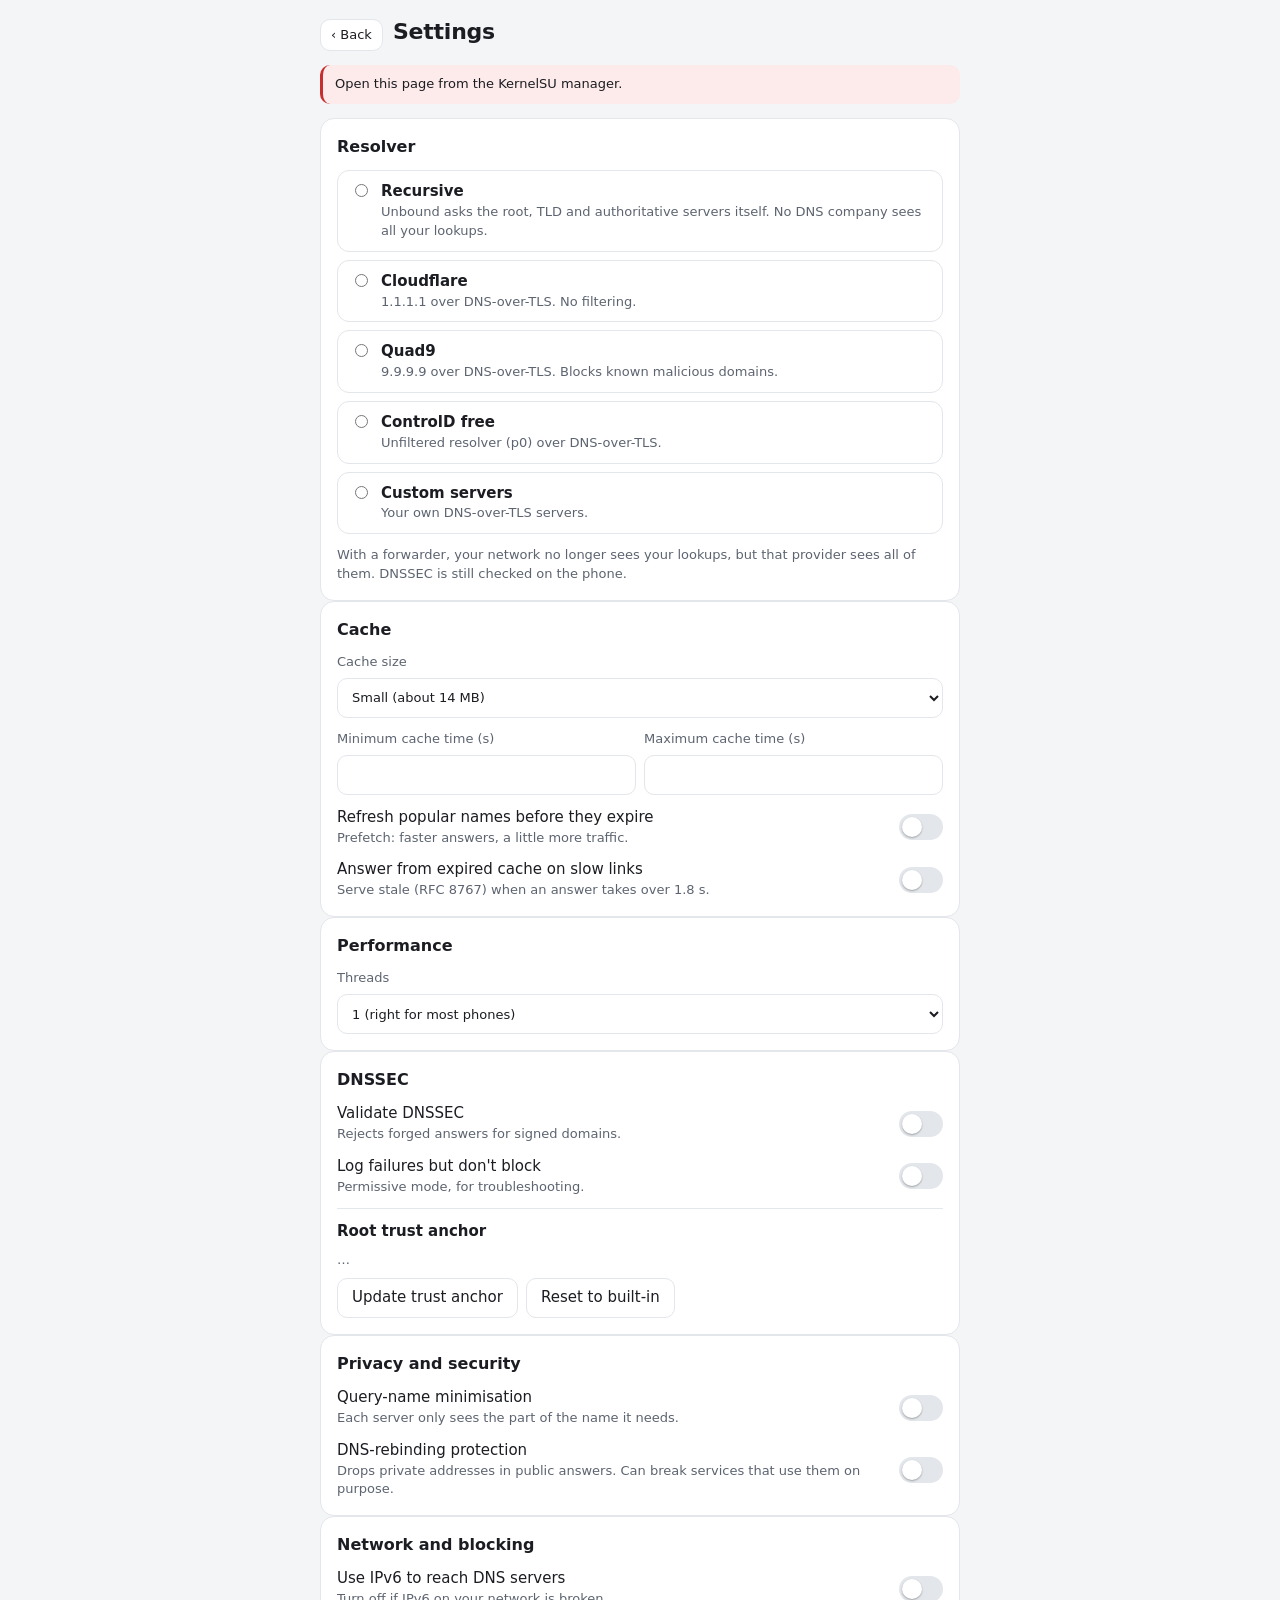
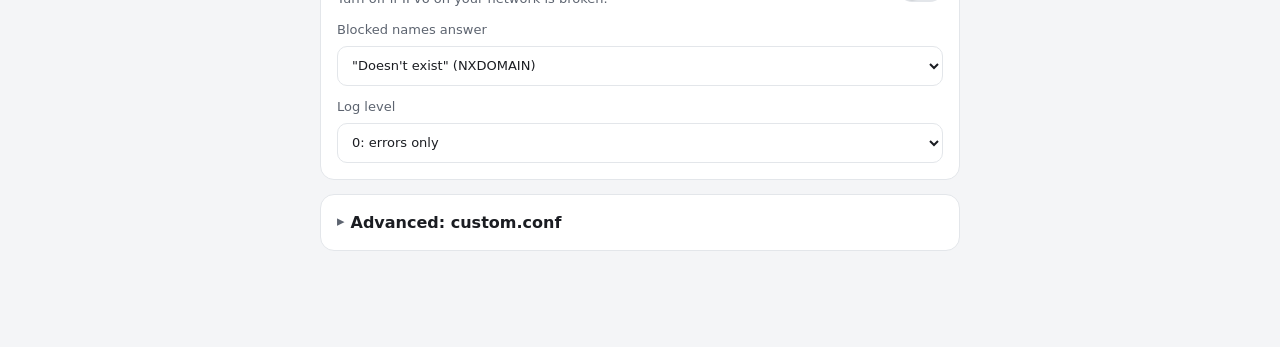
==== module/webroot/settings.html @ aa3aacc5 "Add own blocklist, Unbound settings page and installer resolver choice - My blocklist: block a domai" ====
<!doctype html>
<html lang="en">
<head>
  <meta charset="utf-8">
  <meta name="viewport" content="width=device-width, initial-scale=1, viewport-fit=cover">
  <meta name="color-scheme" content="light dark">
  <title>Unbound Settings</title>
  <link rel="stylesheet" href="style.css">
</head>
<body class="settings-page">
  <header class="top">
    <a class="btn small-btn back" href="index.html" id="back-link">‹ Back</a>
    <h1>Settings</h1>
  </header>

  <main>
    <div id="apply-error" class="notice bad" role="alert" hidden></div>

    <form id="settings-form" autocomplete="off">
      <section class="card" aria-labelledby="res-title">
        <h2 id="res-title">Resolver</h2>
        <div class="choices" role="radiogroup" aria-labelledby="res-title">
          <label class="choice"><input type="radio" name="RESOLVER" value="recursive">
            <span><b>Recursive</b><span class="muted small block">Unbound asks the root, TLD and authoritative servers itself. No DNS company sees all your lookups.</span></span></label>
          <label class="choice"><input type="radio" name="RESOLVER" value="cloudflare">
            <span><b>Cloudflare</b><span class="muted small block">1.1.1.1 over DNS-over-TLS. No filtering.</span></span></label>
          <label class="choice"><input type="radio" name="RESOLVER" value="quad9">
            <span><b>Quad9</b><span class="muted small block">9.9.9.9 over DNS-over-TLS. Blocks known malicious domains.</span></span></label>
          <label class="choice"><input type="radio" name="RESOLVER" value="controld">
            <span><b>ControlD free</b><span class="muted small block">Unfiltered resolver (p0) over DNS-over-TLS.</span></span></label>
          <label class="choice"><input type="radio" name="RESOLVER" value="custom">
            <span><b>Custom servers</b><span class="muted small block">Your own DNS-over-TLS servers.</span></span></label>
        </div>
        <div id="custom-servers" class="stack" hidden>
          <label for="forwarders">One server per line: <code>address tls-name</code>, port optional (<code>address@853</code>)</label>
          <textarea id="forwarders" rows="3" spellcheck="false" autocapitalize="off"
            placeholder="9.9.9.9 dns.quad9.net&#10;2620:fe::fe dns.quad9.net"></textarea>
        </div>
        <p class="muted small">With a forwarder, your network no longer sees your lookups, but that provider sees all of them. DNSSEC is still checked on the phone.</p>
      </section>

      <section class="card" aria-labelledby="cache-title">
        <h2 id="cache-title">Cache</h2>
        <label class="field">Cache size
          <select name="CACHE_SIZE">
            <option value="small">Small (about 14 MB)</option>
            <option value="medium">Medium (about 28 MB)</option>
            <option value="large">Large (about 100 MB)</option>
          </select>
        </label>
        <div class="row gap wrap">
          <label class="field grow">Minimum cache time (s)
            <input type="number" name="CACHE_MIN_TTL" min="0" max="3600" inputmode="numeric"></label>
          <label class="field grow">Maximum cache time (s)
            <input type="number" name="CACHE_MAX_TTL" min="60" max="604800" inputmode="numeric"></label>
        </div>
        <label class="toggle"><span>Refresh popular names before they expire<span class="muted small block">Prefetch: faster answers, a little more traffic.</span></span>
          <span class="switch"><input type="checkbox" name="PREFETCH"><span></span></span></label>
        <label class="toggle"><span>Answer from expired cache on slow links<span class="muted small block">Serve stale (RFC 8767) when an answer takes over 1.8 s.</span></span>
          <span class="switch"><input type="checkbox" name="SERVE_EXPIRED"><span></span></span></label>
      </section>

      <section class="card" aria-labelledby="perf-title">
        <h2 id="perf-title">Performance</h2>
        <label class="field">Threads
          <select name="THREADS">
            <option value="1">1 (right for most phones)</option>
            <option value="2">2</option>
            <option value="3">3</option>
            <option value="4">4</option>
          </select>
        </label>
      </section>

      <section class="card" aria-labelledby="dnssec-title">
        <h2 id="dnssec-title">DNSSEC</h2>
        <label class="toggle"><span>Validate DNSSEC<span class="muted small block">Rejects forged answers for signed domains.</span></span>
          <span class="switch"><input type="checkbox" name="DNSSEC"><span></span></span></label>
        <p id="dnssec-off-warning" class="notice warn" hidden>With validation off, forged answers for signed domains are no longer caught.</p>
        <label class="toggle"><span>Log failures but don't block<span class="muted small block">Permissive mode, for troubleshooting.</span></span>
          <span class="switch"><input type="checkbox" name="DNSSEC_PERMISSIVE"><span></span></span></label>
        <div class="anchor">
          <div class="item-title">Root trust anchor</div>
          <div class="muted small" id="anchor-status">…</div>
          <div class="row gap wrap">
            <button type="button" class="btn" id="anchor-update">Update trust anchor</button>
            <span id="anchor-reset-slot"></span>
          </div>
        </div>
      </section>

      <section class="card" aria-labelledby="privacy-title">
        <h2 id="privacy-title">Privacy and security</h2>
        <label class="toggle"><span>Query-name minimisation<span class="muted small block">Each server only sees the part of the name it needs.</span></span>
          <span class="switch"><input type="checkbox" name="QNAME_MIN"><span></span></span></label>
        <label class="toggle"><span>DNS-rebinding protection<span class="muted small block">Drops private addresses in public answers. Can break services that use them on purpose.</span></span>
          <span class="switch"><input type="checkbox" name="REBIND_PROTECT"><span></span></span></label>
      </section>

      <section class="card" aria-labelledby="net-title">
        <h2 id="net-title">Network and blocking</h2>
        <label class="toggle"><span>Use IPv6 to reach DNS servers<span class="muted small block">Turn off if IPv6 on your network is broken.</span></span>
          <span class="switch"><input type="checkbox" name="UPSTREAM_IPV6"><span></span></span></label>
        <label class="field">Blocked names answer
          <select name="BLOCK_ANSWER">
            <option value="nxdomain">"Doesn't exist" (NXDOMAIN)</option>
            <option value="null">0.0.0.0 and ::</option>
          </select>
        </label>
        <label class="field">Log level
          <select name="LOG_LEVEL">
            <option value="0">0: errors only</option>
            <option value="1">1: operational (default)</option>
            <option value="2">2: detailed</option>
            <option value="3">3: per query (debugging; records names)</option>
          </select>
        </label>
      </section>
    </form>

    <section class="card" aria-labelledby="adv-title">
      <details id="advanced">
        <summary><h2 id="adv-title">Advanced: custom.conf</h2></summary>
        <p class="muted small">Your own Unbound settings, read after everything above. If Unbound rejects them, the previous file comes back.</p>
        <textarea id="custom-conf" rows="12" spellcheck="false" autocapitalize="off" class="mono"></textarea>
        <div class="row gap wrap">
          <button type="button" class="btn" id="custom-save">Save custom.conf</button>
          <span id="defaults-slot"></span>
        </div>
      </details>
    </section>
  </main>

  <div class="apply-bar" id="apply-bar" hidden>
    <span id="apply-summary" class="small"></span>
    <button type="button" class="btn" id="discard-btn">Discard</button>
    <button type="button" class="btn primary" id="apply-btn">Apply</button>
  </div>

  <div class="overlay" id="busy" hidden>
    <div class="overlay-box" role="status" aria-live="polite">
      <div class="spinner" aria-hidden="true"></div>
      <div id="busy-text">Restarting Unbound…</div>
    </div>
  </div>

  <div id="toast" class="toast" role="status" aria-live="polite" hidden></div>
  <script src="common.js"></script>
  <script src="settings.js"></script>
</body>
</html>
---- module/webroot/style.css ----
:root {
  --bg: #f4f5f7;
  --card: #ffffff;
  --text: #1b1d22;
  --muted: #5d6470;
  --line: #e3e6ea;
  --accent: #2357c6;
  --accent-text: #ffffff;
  --ok: #1d8a4a;
  --warn: #b26a00;
  --bad: #c62f2f;
  --warn-bg: #fff4e0;
  --bad-bg: #fdeaea;
  --field: #ffffff;
  --radius: 14px;
}

@media (prefers-color-scheme: dark) {
  :root {
    --bg: #111317;
    --card: #1b1e24;
    --text: #e8eaed;
    --muted: #9aa1ac;
    --line: #2c3038;
    --accent: #7ea6ff;
    --accent-text: #0d1424;
    --ok: #4fc27f;
    --warn: #f0b04a;
    --bad: #ff7b7b;
    --warn-bg: #33270f;
    --bad-bg: #3a1a1a;
    --field: #14161b;
  }
}

* { box-sizing: border-box; }

[hidden] { display: none !important; }

html, body { margin: 0; }

body {
  background: var(--bg);
  color: var(--text);
  font: 15px/1.45 system-ui, -apple-system, "Segoe UI", Roboto, sans-serif;
  padding: max(16px, env(safe-area-inset-top)) 16px max(24px, env(safe-area-inset-bottom));
  -webkit-text-size-adjust: 100%;
}

main { max-width: 640px; margin: 0 auto; display: flex; flex-direction: column; gap: 14px; }

.top { max-width: 640px; margin: 0 auto 14px; display: flex; align-items: baseline; gap: 10px; }
h1 { font-size: 22px; margin: 0; letter-spacing: -0.01em; }
h2 { font-size: 16px; margin: 0; }

.card {
  background: var(--card);
  border: 1px solid var(--line);
  border-radius: var(--radius);
  padding: 16px;
  display: flex;
  flex-direction: column;
  gap: 12px;
  min-width: 0;
}

.row { display: flex; align-items: center; justify-content: space-between; gap: 8px; min-width: 0; }
.row.gap { justify-content: flex-start; }
.row.wrap { flex-wrap: wrap; }
.stack { display: flex; flex-direction: column; gap: 8px; }

.muted { color: var(--muted); }
.small { font-size: 13px; margin: 0; }
.empty[hidden] { display: none; }

.status-line { display: flex; align-items: center; gap: 8px; min-width: 0; }
.dot { width: 10px; height: 10px; border-radius: 50%; background: var(--muted); flex: none; }
.dot.ok { background: var(--ok); }
.dot.warn { background: var(--warn); }
.dot.bad { background: var(--bad); }

.stats {
  display: grid;
  grid-template-columns: repeat(auto-fit, minmax(92px, 1fr));
  gap: 10px;
  margin: 0;
}
.stats div { background: var(--bg); border-radius: 10px; padding: 8px 10px; min-width: 0; }
.stats dt { font-size: 12px; color: var(--muted); }
.stats dd { margin: 0; font-weight: 600; font-variant-numeric: tabular-nums; overflow-wrap: anywhere; }

.notice { border-radius: 10px; padding: 10px 12px; font-size: 13px; margin: 0; }
.notice.warn { background: var(--warn-bg); color: var(--text); border-left: 3px solid var(--warn); }
.notice.bad { background: var(--bad-bg); color: var(--text); border-left: 3px solid var(--bad); }
#warnings { display: flex; flex-direction: column; gap: 8px; }
#warnings:empty { display: none; }

.pill {
  font-size: 13px;
  padding: 2px 10px;
  border-radius: 999px;
  background: var(--bg);
  color: var(--muted);
  font-variant-numeric: tabular-nums;
  white-space: nowrap;
}

.items { list-style: none; margin: 0; padding: 0; display: flex; flex-direction: column; }
.items:empty { display: none; }
.items li {
  display: flex;
  align-items: center;
  gap: 10px;
  padding: 10px 0;
  border-top: 1px solid var(--line);
  min-width: 0;
}
.items li:first-child { border-top: 0; padding-top: 0; }
.item-main { flex: 1; min-width: 0; }
.item-title { font-weight: 600; overflow-wrap: anywhere; }
.item-sub { font-size: 12px; color: var(--muted); overflow-wrap: anywhere; }
.item-sub.bad { color: var(--bad); }

button, select, input { font: inherit; color: inherit; }

.btn {
  border: 1px solid var(--line);
  background: var(--card);
  border-radius: 10px;
  padding: 8px 14px;
  min-height: 40px;
  cursor: pointer;
  white-space: nowrap;
}
.btn:disabled { opacity: 0.5; cursor: default; }
.btn.primary { background: var(--accent); color: var(--accent-text); border-color: var(--accent); }
.btn.small-btn { padding: 4px 10px; min-height: 32px; font-size: 13px; }
.btn.active { border-color: var(--accent); color: var(--accent); }
.icon-btn {
  border: 0;
  background: transparent;
  color: var(--muted);
  width: 40px;
  height: 40px;
  border-radius: 10px;
  flex: none;
  cursor: pointer;
  font-size: 18px;
}
.icon-btn:active { background: var(--bg); }
.icon-btn.armed { width: auto; padding: 0 10px; color: var(--bad); font-size: 13px; font-weight: 600; }
body.busy { cursor: progress; }

select, input[type=url], input[type=text] {
  width: 100%;
  min-width: 0;
  background: var(--field);
  border: 1px solid var(--line);
  border-radius: 10px;
  padding: 9px 10px;
  min-height: 40px;
}
#allow-form input, #own-form input { flex: 1; }
.push-right { margin-left: auto; text-decoration: none; display: inline-flex; align-items: center; color: inherit; }
label { font-size: 13px; color: var(--muted); }
label.inline { display: flex; align-items: center; gap: 8px; }
label.inline select { width: auto; }

.switch { position: relative; width: 44px; height: 26px; flex: none; }
.switch input { position: absolute; inset: 0; opacity: 0; margin: 0; cursor: pointer; }
.switch span {
  position: absolute; inset: 0; border-radius: 999px; background: var(--line);
  transition: background 0.15s;
  pointer-events: none;
}
.switch span::after {
  content: ""; position: absolute; top: 3px; left: 3px; width: 20px; height: 20px;
  border-radius: 50%; background: #fff; transition: transform 0.15s;
  box-shadow: 0 1px 2px rgba(0, 0, 0, 0.3);
}
.switch input:checked + span { background: var(--accent); }
.switch input:checked + span::after { transform: translateX(18px); }
.switch input:focus-visible + span { outline: 2px solid var(--accent); outline-offset: 2px; }

details summary { cursor: pointer; list-style: none; display: flex; align-items: center; gap: 6px; }
details summary::-webkit-details-marker { display: none; }
details summary::before { content: "▸"; color: var(--muted); }
details[open] summary::before { content: "▾"; }
details[open] summary { margin-bottom: 10px; }
.tabs { margin-bottom: 8px; flex-wrap: wrap; }

.log {
  margin: 0;
  background: var(--bg);
  border-radius: 10px;
  padding: 10px;
  font: 12px/1.4 ui-monospace, "Roboto Mono", monospace;
  max-height: 320px;
  overflow: auto;
  white-space: pre-wrap;
  overflow-wrap: anywhere;
}

code { font: 12px ui-monospace, "Roboto Mono", monospace; overflow-wrap: anywhere; }
.footer { text-align: center; }

.toast {
  position: fixed;
  left: 16px;
  right: 16px;
  bottom: max(16px, env(safe-area-inset-bottom));
  margin: 0 auto;
  max-width: 480px;
  background: var(--text);
  color: var(--bg);
  border-radius: 12px;
  padding: 12px 14px;
  font-size: 14px;
  box-shadow: 0 6px 20px rgba(0, 0, 0, 0.25);
}
.toast.bad { background: var(--bad); color: #fff; }

/* --- settings page --------------------------------------------------------- */
.settings-page { padding-bottom: 96px; }
.back { text-decoration: none; color: inherit; display: inline-flex; align-items: center; }
.block { display: block; }
.grow { flex: 1 1 140px; }
.field { display: flex; flex-direction: column; gap: 6px; font-size: 13px; color: var(--muted); min-width: 0; }
.field select, .field input { color: var(--text); }
input[type=number] {
  width: 100%; min-width: 0; background: var(--field); border: 1px solid var(--line);
  border-radius: 10px; padding: 9px 10px; min-height: 40px;
}
textarea {
  width: 100%; min-width: 0; background: var(--field); color: var(--text);
  border: 1px solid var(--line); border-radius: 10px; padding: 9px 10px;
  font: 13px/1.4 ui-monospace, "Roboto Mono", monospace; resize: vertical;
}
.choices { display: flex; flex-direction: column; gap: 8px; }
.choice {
  display: flex; gap: 10px; align-items: flex-start; padding: 10px 12px;
  border: 1px solid var(--line); border-radius: 12px; color: var(--text); font-size: 15px; cursor: pointer;
}
.choice input { margin-top: 3px; accent-color: var(--accent); }
.choice:has(input:checked) { border-color: var(--accent); }
.toggle {
  display: flex; align-items: center; justify-content: space-between; gap: 12px;
  color: var(--text); font-size: 15px; cursor: pointer;
}
.toggle:has(input:disabled) { opacity: 0.5; }
.anchor { display: flex; flex-direction: column; gap: 8px; border-top: 1px solid var(--line); padding-top: 12px; }
.btn.armed { border-color: var(--bad); color: var(--bad); }
.apply-bar {
  position: fixed; left: 0; right: 0; bottom: 0; z-index: 5;
  display: flex; align-items: center; gap: 8px;
  padding: 12px 16px max(12px, env(safe-area-inset-bottom));
  background: var(--card); border-top: 1px solid var(--line);
  box-shadow: 0 -4px 16px rgba(0, 0, 0, 0.12);
}
.apply-bar #apply-summary { flex: 1; min-width: 0; }
.overlay {
  position: fixed; inset: 0; z-index: 10; display: flex; align-items: center; justify-content: center;
  background: rgba(0, 0, 0, 0.45); padding: 16px;
}
.overlay[hidden] { display: none; }
.overlay-box {
  background: var(--card); color: var(--text); border-radius: var(--radius); padding: 20px;
  display: flex; align-items: center; gap: 14px; max-width: 360px;
}
.spinner {
  width: 24px; height: 24px; flex: none; border-radius: 50%;
  border: 3px solid var(--line); border-top-color: var(--accent); animation: spin 0.9s linear infinite;
}
@keyframes spin { to { transform: rotate(360deg); } }
@media (prefers-reduced-motion: reduce) { .spinner { animation: none; } }
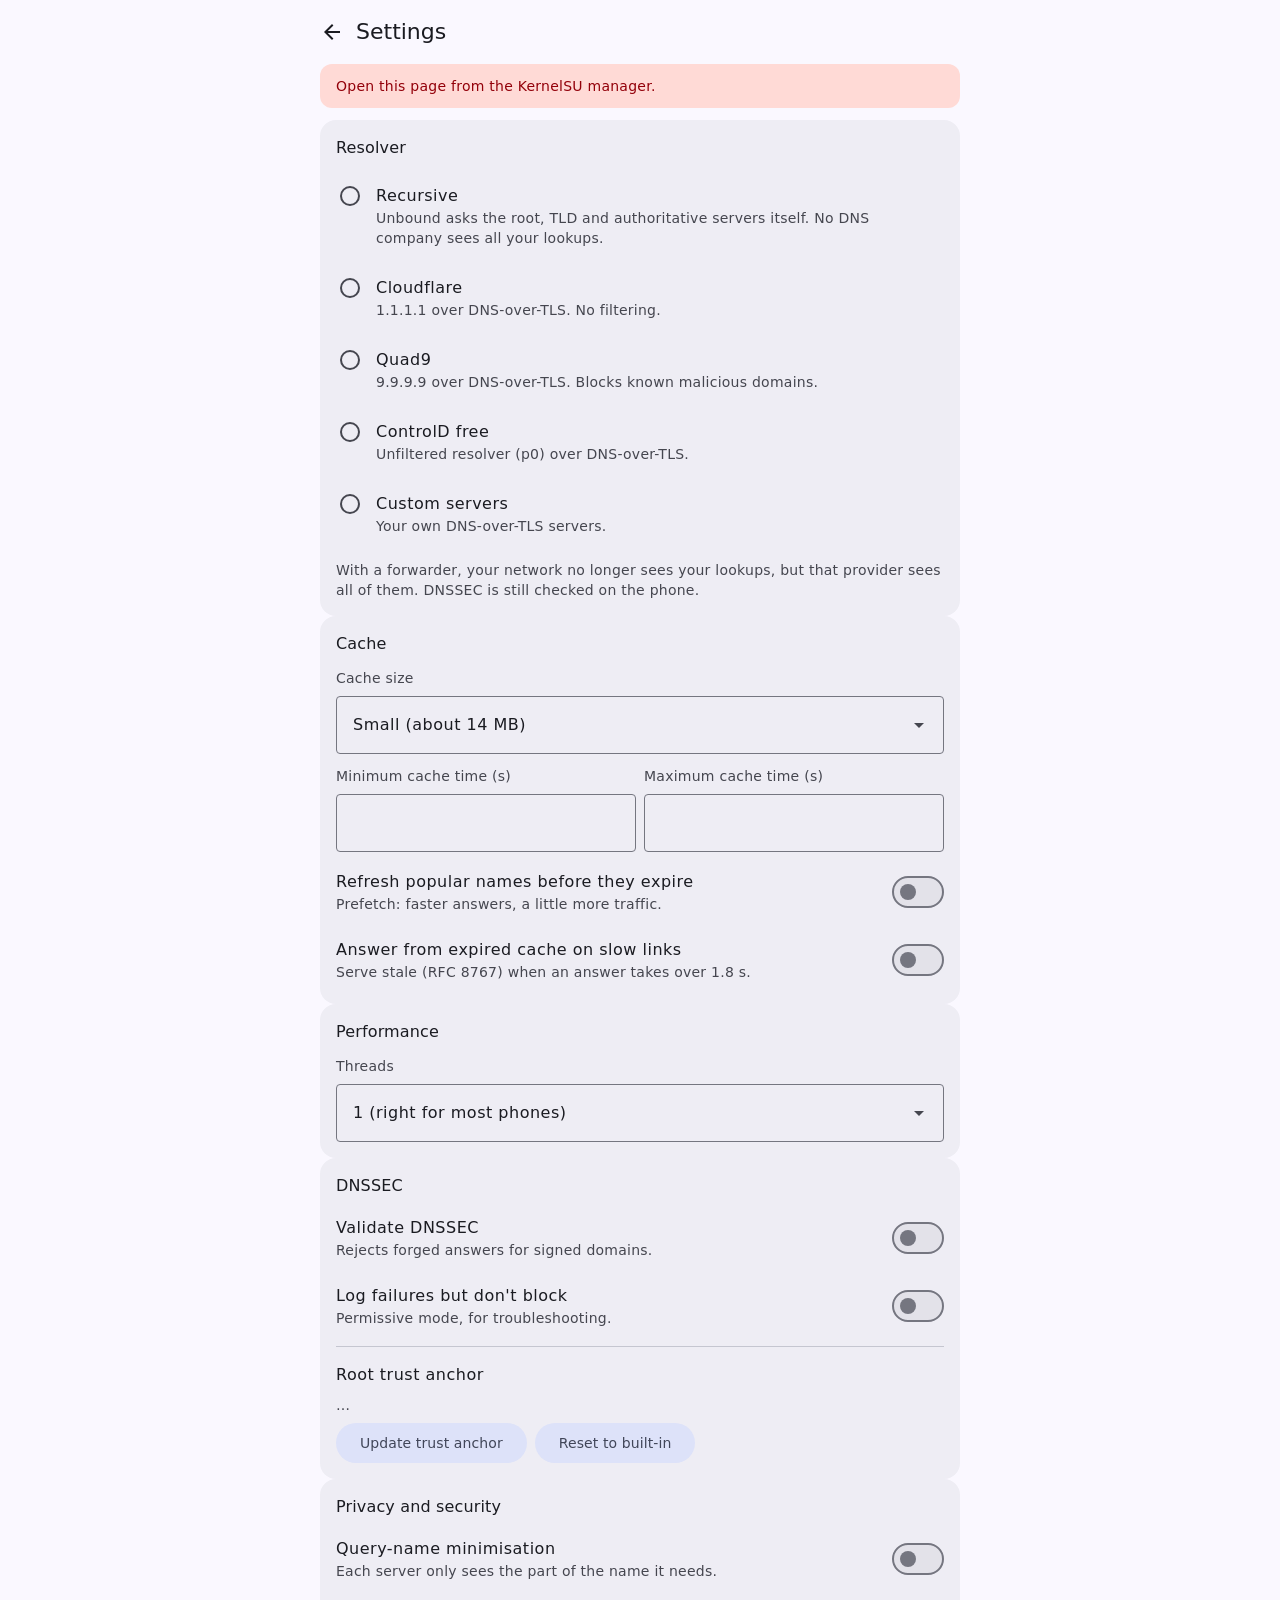
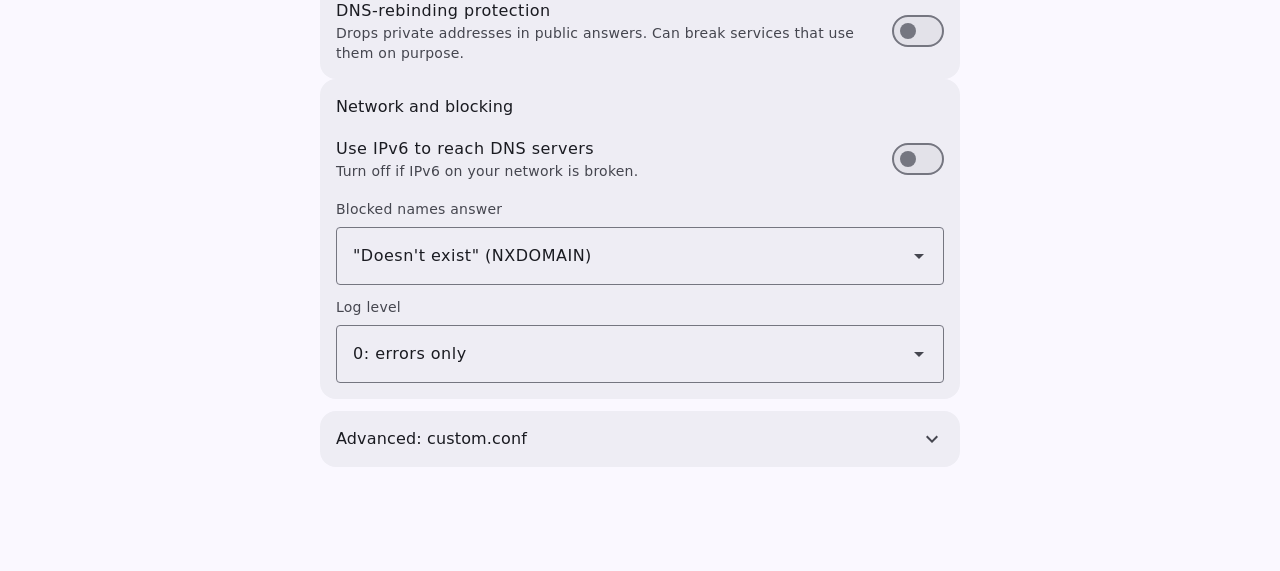
==== commit f8fd032b: "WebUI: Material Design 3 Restyle both pages after Material Design 3, light and dark:  - Colour roles" ====
--- a/module/webroot/settings.html
+++ b/module/webroot/settings.html
@@ -8,8 +8,8 @@
   <link rel="stylesheet" href="style.css">
 </head>
 <body class="settings-page">
-  <header class="top">
-    <a class="btn small-btn back" href="index.html" id="back-link">‹ Back</a>
+  <header class="top-bar">
+    <a class="icon-btn" href="index.html" id="back-link" aria-label="Back" title="Back"><svg class="icon" viewBox="0 0 24 24" aria-hidden="true"><path d="M20 11H7.83l5.59-5.59L12 4l-8 8 8 8 1.41-1.41L7.83 13H20v-2z"/></svg></a>
     <h1>Settings</h1>
   </header>
 
--- a/module/webroot/style.css
+++ b/module/webroot/style.css
@@ -1,62 +1,182 @@
+/* Unbound DNS WebUI: Material Design 3.
+ *
+ * Colour roles come from Material Color Utilities (SchemeTonalSpot) for the
+ * seed #2357c6, light and dark; "success" and "warning" are custom colours
+ * harmonised to the same seed. Everything is local: the WebUI runs offline
+ * inside the root manager, so no fonts, icons or scripts are fetched. */
+
 :root {
-  --bg: #f4f5f7;
-  --card: #ffffff;
-  --text: #1b1d22;
-  --muted: #5d6470;
-  --line: #e3e6ea;
-  --accent: #2357c6;
-  --accent-text: #ffffff;
-  --ok: #1d8a4a;
-  --warn: #b26a00;
-  --bad: #c62f2f;
-  --warn-bg: #fff4e0;
-  --bad-bg: #fdeaea;
-  --field: #ffffff;
-  --radius: 14px;
+  --md-primary: #4a5c92;
+  --md-on-primary: #ffffff;
+  --md-primary-container: #dbe1ff;
+  --md-on-primary-container: #314578;
+  --md-secondary: #585e71;
+  --md-secondary-container: #dde2f9;
+  --md-on-secondary-container: #414659;
+  --md-error: #ba1a1a;
+  --md-error-container: #ffdad6;
+  --md-on-error-container: #93000a;
+  --md-surface: #faf8ff;
+  --md-on-surface: #1a1b21;
+  --md-on-surface-variant: #45464f;
+  --md-surface-container-lowest: #ffffff;
+  --md-surface-container-low: #f4f3fa;
+  --md-surface-container: #eeedf4;
+  --md-surface-container-high: #e8e7ef;
+  --md-surface-container-highest: #e3e2e9;
+  --md-outline: #757680;
+  --md-outline-variant: #c5c6d0;
+  --md-inverse-surface: #2f3036;
+  --md-inverse-on-surface: #f1f0f7;
+  --md-inverse-primary: #b3c5ff;
+  --md-success: #006c49;
+  --md-warning: #b76021;
+  --md-warning-container: #ffdbc8;
+  --md-on-warning-container: #321300;
+  --md-scrim: rgba(0, 0, 0, 0.32);
+
+  --md-shadow-1: 0 1px 2px rgba(0, 0, 0, 0.3), 0 1px 3px 1px rgba(0, 0, 0, 0.15);
+  --md-shadow-2: 0 1px 2px rgba(0, 0, 0, 0.3), 0 2px 6px 2px rgba(0, 0, 0, 0.15);
+  --md-shadow-3: 0 1px 3px rgba(0, 0, 0, 0.3), 0 4px 8px 3px rgba(0, 0, 0, 0.15);
+
+  --md-font: Roboto, "Google Sans Text", system-ui, -apple-system, "Segoe UI", sans-serif;
+  --md-mono: "Roboto Mono", ui-monospace, monospace;
+  --md-ease: cubic-bezier(0.2, 0, 0, 1);
+
+  /* Icons drawn with mask-image so they take the text colour. */
+  --icon-check: url("data:image/svg+xml,%3Csvg xmlns='http://www.w3.org/2000/svg' viewBox='0 0 24 24'%3E%3Cpath d='M9 16.17 4.83 12l-1.42 1.41L9 19 21 7l-1.41-1.41z'/%3E%3C/svg%3E");
+  --icon-expand: url("data:image/svg+xml,%3Csvg xmlns='http://www.w3.org/2000/svg' viewBox='0 0 24 24'%3E%3Cpath d='M16.59 8.59 12 13.17 7.41 8.59 6 10l6 6 6-6z'/%3E%3C/svg%3E");
+  --select-arrow: url("data:image/svg+xml,%3Csvg xmlns='http://www.w3.org/2000/svg' viewBox='0 0 24 24'%3E%3Cpath fill='%2345464f' d='M7 10l5 5 5-5z'/%3E%3C/svg%3E");
 }
 
 @media (prefers-color-scheme: dark) {
   :root {
-    --bg: #111317;
-    --card: #1b1e24;
-    --text: #e8eaed;
-    --muted: #9aa1ac;
-    --line: #2c3038;
-    --accent: #7ea6ff;
-    --accent-text: #0d1424;
-    --ok: #4fc27f;
-    --warn: #f0b04a;
-    --bad: #ff7b7b;
-    --warn-bg: #33270f;
-    --bad-bg: #3a1a1a;
-    --field: #14161b;
+    --md-primary: #b3c5ff;
+    --md-on-primary: #192e60;
+    --md-primary-container: #314578;
+    --md-on-primary-container: #dbe1ff;
+    --md-secondary: #c1c6dd;
+    --md-secondary-container: #414659;
+    --md-on-secondary-container: #dde2f9;
+    --md-error: #ffb4ab;
+    --md-error-container: #93000a;
+    --md-on-error-container: #ffdad6;
+    --md-surface: #121318;
+    --md-on-surface: #e3e2e9;
+    --md-on-surface-variant: #c5c6d0;
+    --md-surface-container-lowest: #0d0e13;
+    --md-surface-container-low: #1a1b21;
+    --md-surface-container: #1e1f25;
+    --md-surface-container-high: #292a2f;
+    --md-surface-container-highest: #33343a;
+    --md-outline: #8f909a;
+    --md-outline-variant: #45464f;
+    --md-inverse-surface: #e3e2e9;
+    --md-inverse-on-surface: #2f3036;
+    --md-inverse-primary: #4a5c92;
+    --md-success: #6ddba7;
+    --md-warning: #ffb68a;
+    --md-warning-container: #743400;
+    --md-on-warning-container: #ffdbc8;
+    --select-arrow: url("data:image/svg+xml,%3Csvg xmlns='http://www.w3.org/2000/svg' viewBox='0 0 24 24'%3E%3Cpath fill='%23c5c6d0' d='M7 10l5 5 5-5z'/%3E%3C/svg%3E");
   }
 }
 
+/* --- base ------------------------------------------------------------------ */
 * { box-sizing: border-box; }
-
 [hidden] { display: none !important; }
-
 html, body { margin: 0; }
 
 body {
-  background: var(--bg);
-  color: var(--text);
-  font: 15px/1.45 system-ui, -apple-system, "Segoe UI", Roboto, sans-serif;
-  padding: max(16px, env(safe-area-inset-top)) 16px max(24px, env(safe-area-inset-bottom));
+  background: var(--md-surface);
+  color: var(--md-on-surface);
+  font: 400 14px/20px var(--md-font);
+  letter-spacing: 0.25px;
+  padding: 0 16px max(24px, env(safe-area-inset-bottom));
   -webkit-text-size-adjust: 100%;
-}
-
-main { max-width: 640px; margin: 0 auto; display: flex; flex-direction: column; gap: 14px; }
-
-.top { max-width: 640px; margin: 0 auto 14px; display: flex; align-items: baseline; gap: 10px; }
-h1 { font-size: 22px; margin: 0; letter-spacing: -0.01em; }
-h2 { font-size: 16px; margin: 0; }
-
+  -webkit-tap-highlight-color: transparent;
+}
+
+main { max-width: 640px; margin: 0 auto; display: flex; flex-direction: column; gap: 12px; }
+
+h1 { font: 400 22px/28px var(--md-font); margin: 0; letter-spacing: 0; }
+h2 { font: 500 16px/24px var(--md-font); margin: 0; letter-spacing: 0.15px; }
+b { font-weight: 500; }
+
+.muted { color: var(--md-on-surface-variant); }
+.small { font-size: 14px; line-height: 20px; margin: 0; }
+.block { display: block; }
+.stack { display: flex; flex-direction: column; gap: 12px; }
+.row { display: flex; align-items: center; justify-content: space-between; gap: 8px; min-width: 0; }
+.row.gap { justify-content: flex-start; }
+.row.wrap { flex-wrap: wrap; }
+.grow { flex: 1 1 140px; }
+
+code {
+  font: 13px/18px var(--md-mono);
+  background: var(--md-surface-container-highest);
+  border-radius: 4px;
+  padding: 0 4px;
+  overflow-wrap: anywhere;
+}
+
+.icon { width: 24px; height: 24px; fill: currentColor; flex: none; display: block; }
+
+/* --- top app bar --------------------------------------------------------------- */
+.top-bar {
+  position: sticky;
+  top: 0;
+  z-index: 4;
+  max-width: 640px;
+  margin: 0 auto;
+  min-height: 64px;
+  padding: env(safe-area-inset-top) 0 0;
+  display: flex;
+  align-items: center;
+  gap: 4px;
+  background: var(--md-surface);
+  transition: background-color 0.2s var(--md-ease), box-shadow 0.2s var(--md-ease);
+}
+/* Under the app bar, filling the page width as the bar scrolls. */
+.top-bar::before {
+  content: "";
+  position: absolute;
+  inset: 0 -16px;
+  background: inherit;
+  z-index: -1;
+}
+body.scrolled .top-bar { background: var(--md-surface-container); }
+.top-bar h1 { flex: 1; min-width: 0; overflow: hidden; text-overflow: ellipsis; white-space: nowrap; }
+.top-bar .title { flex: 1; min-width: 0; display: flex; flex-direction: column; }
+.top-bar .title h1 { flex: none; }
+.top-bar .supporting { color: var(--md-on-surface-variant); font-size: 12px; line-height: 16px; letter-spacing: 0.4px; }
+.top-bar > .icon-btn:first-child { margin-left: -8px; }
+.top-bar > .icon-btn:last-child { margin-right: -8px; }
+
+/* Indeterminate linear progress under the app bar while something runs. */
+body.busy { cursor: progress; }
+body.busy .top-bar::after {
+  content: "";
+  position: absolute;
+  left: 0;
+  right: 0;
+  bottom: 0;
+  height: 4px;
+  border-radius: 2px;
+  background: linear-gradient(90deg, transparent 0, var(--md-primary) 0) no-repeat,
+              var(--md-secondary-container);
+  background-size: 40% 100%, 100% 100%;
+  animation: md-progress 1.4s var(--md-ease) infinite;
+}
+@keyframes md-progress {
+  0% { background-position: -40% 0, 0 0; }
+  100% { background-position: 140% 0, 0 0; }
+}
+
+/* --- cards ------------------------------------------------------------------- */
 .card {
-  background: var(--card);
-  border: 1px solid var(--line);
-  border-radius: var(--radius);
+  background: var(--md-surface-container);
+  border-radius: 16px;
   padding: 16px;
   display: flex;
   flex-direction: column;
@@ -64,212 +184,459 @@
   min-width: 0;
 }
 
-.row { display: flex; align-items: center; justify-content: space-between; gap: 8px; min-width: 0; }
-.row.gap { justify-content: flex-start; }
-.row.wrap { flex-wrap: wrap; }
-.stack { display: flex; flex-direction: column; gap: 8px; }
-
-.muted { color: var(--muted); }
-.small { font-size: 13px; margin: 0; }
-.empty[hidden] { display: none; }
-
-.status-line { display: flex; align-items: center; gap: 8px; min-width: 0; }
-.dot { width: 10px; height: 10px; border-radius: 50%; background: var(--muted); flex: none; }
-.dot.ok { background: var(--ok); }
-.dot.warn { background: var(--warn); }
-.dot.bad { background: var(--bad); }
+/* The status card takes the colour of the state, like a hero banner. */
+#status-card:has(.dot.ok) { background: var(--md-primary-container); color: var(--md-on-primary-container); }
+#status-card:has(.dot.bad) { background: var(--md-error-container); color: var(--md-on-error-container); }
+#status-title { font: 400 22px/28px var(--md-font); }
+/* A tonal button would blend into the coloured status card. */
+#status-card:has(.dot.ok, .dot.bad) .btn:not(.primary) { background: var(--md-surface); color: var(--md-primary); }
+
+.status-line { display: flex; align-items: center; gap: 12px; min-width: 0; }
+.dot { width: 12px; height: 12px; border-radius: 50%; background: var(--md-outline); flex: none; }
+.dot.ok { background: var(--md-success); box-shadow: 0 0 0 4px color-mix(in srgb, var(--md-success) 20%, transparent); }
+.dot.warn { background: var(--md-warning); }
+.dot.bad { background: var(--md-error); }
 
 .stats {
   display: grid;
-  grid-template-columns: repeat(auto-fit, minmax(92px, 1fr));
-  gap: 10px;
+  grid-template-columns: repeat(auto-fill, minmax(132px, 1fr));
+  gap: 8px;
   margin: 0;
 }
-.stats div { background: var(--bg); border-radius: 10px; padding: 8px 10px; min-width: 0; }
-.stats dt { font-size: 12px; color: var(--muted); }
-.stats dd { margin: 0; font-weight: 600; font-variant-numeric: tabular-nums; overflow-wrap: anywhere; }
-
-.notice { border-radius: 10px; padding: 10px 12px; font-size: 13px; margin: 0; }
-.notice.warn { background: var(--warn-bg); color: var(--text); border-left: 3px solid var(--warn); }
-.notice.bad { background: var(--bad-bg); color: var(--text); border-left: 3px solid var(--bad); }
+.stats div { background: var(--md-surface); border-radius: 12px; padding: 12px; min-width: 0; color: var(--md-on-surface); }
+.stats dt { font: 500 12px/16px var(--md-font); letter-spacing: 0.5px; color: var(--md-on-surface-variant); }
+.stats dd {
+  margin: 4px 0 0;
+  font: 400 16px/24px var(--md-font);
+  letter-spacing: 0.15px;
+  font-variant-numeric: tabular-nums;
+  overflow-wrap: anywhere;
+}
+.stats-since { margin: 0; }
+
+.notice { border-radius: 12px; padding: 12px 16px; margin: 0; font-size: 14px; line-height: 20px; }
+.notice.warn { background: var(--md-warning-container); color: var(--md-on-warning-container); }
+.notice.bad { background: var(--md-error-container); color: var(--md-on-error-container); }
 #warnings { display: flex; flex-direction: column; gap: 8px; }
 #warnings:empty { display: none; }
 
+/* Chip-style count next to a card title. */
 .pill {
-  font-size: 13px;
-  padding: 2px 10px;
-  border-radius: 999px;
-  background: var(--bg);
-  color: var(--muted);
-  font-variant-numeric: tabular-nums;
+  display: inline-flex;
+  align-items: center;
+  height: 32px;
+  padding: 0 12px;
+  border-radius: 8px;
+  background: var(--md-secondary-container);
+  color: var(--md-on-secondary-container);
+  font: 500 14px/20px var(--md-font);
+  letter-spacing: 0.1px;
   white-space: nowrap;
 }
 
-.items { list-style: none; margin: 0; padding: 0; display: flex; flex-direction: column; }
+/* --- lists ------------------------------------------------------------------- */
+.items { list-style: none; margin: 0 -16px; padding: 0; display: flex; flex-direction: column; }
 .items:empty { display: none; }
 .items li {
   display: flex;
   align-items: center;
-  gap: 10px;
-  padding: 10px 0;
-  border-top: 1px solid var(--line);
-  min-width: 0;
-}
-.items li:first-child { border-top: 0; padding-top: 0; }
+  gap: 16px;
+  min-height: 56px;
+  padding: 8px 16px;
+  border-top: 1px solid var(--md-outline-variant);
+}
+.items li:first-child { border-top: 0; }
 .item-main { flex: 1; min-width: 0; }
-.item-title { font-weight: 600; overflow-wrap: anywhere; }
-.item-sub { font-size: 12px; color: var(--muted); overflow-wrap: anywhere; }
-.item-sub.bad { color: var(--bad); }
-
-button, select, input { font: inherit; color: inherit; }
-
+.item-title { font: 400 16px/24px var(--md-font); letter-spacing: 0.5px; overflow-wrap: anywhere; }
+.item-sub { color: var(--md-on-surface-variant); font-size: 14px; line-height: 20px; overflow-wrap: anywhere; }
+.item-sub.bad { color: var(--md-error); }
+.empty[hidden] { display: none; }
+
+/* --- buttons ------------------------------------------------------------------ */
+button, select, input, textarea { font: inherit; color: inherit; }
+
+.btn, .icon-btn, .link-btn, .seg {
+  position: relative;
+  overflow: hidden;
+  cursor: pointer;
+  -webkit-user-select: none;
+  user-select: none;
+  text-decoration: none;
+  font: 500 14px/20px var(--md-font);
+  letter-spacing: 0.1px;
+}
+/* State layer: the content colour at 8% on hover, 10% when pressed or focused. */
+.btn::before, .icon-btn::before, .link-btn::before, .seg::before, .choice::before {
+  content: "";
+  position: absolute;
+  inset: 0;
+  border-radius: inherit;
+  background: currentColor;
+  opacity: 0;
+  transition: opacity 0.15s linear;
+  pointer-events: none;
+}
+@media (hover: hover) {
+  .btn:hover::before, .icon-btn:hover::before, .link-btn:hover::before,
+  .seg:hover::before, .choice:hover::before { opacity: 0.08; }
+}
+.btn:active::before, .icon-btn:active::before, .link-btn:active::before,
+.seg:active::before, .choice:active::before,
+.btn:focus-visible::before, .icon-btn:focus-visible::before, .link-btn:focus-visible::before,
+.seg:focus-visible::before { opacity: 0.1; }
+
+:focus-visible { outline: 3px solid var(--md-secondary); outline-offset: 2px; }
+
+/* Tonal button by default, filled for the main action of a card. */
 .btn {
-  border: 1px solid var(--line);
-  background: var(--card);
-  border-radius: 10px;
-  padding: 8px 14px;
+  display: inline-flex;
+  align-items: center;
+  justify-content: center;
+  gap: 8px;
   min-height: 40px;
-  cursor: pointer;
-  white-space: nowrap;
-}
-.btn:disabled { opacity: 0.5; cursor: default; }
-.btn.primary { background: var(--accent); color: var(--accent-text); border-color: var(--accent); }
-.btn.small-btn { padding: 4px 10px; min-height: 32px; font-size: 13px; }
-.btn.active { border-color: var(--accent); color: var(--accent); }
+  padding: 10px 24px;
+  border: 0;
+  border-radius: 20px;
+  background: var(--md-secondary-container);
+  color: var(--md-on-secondary-container);
+  text-align: center;
+}
+.btn.primary { background: var(--md-primary); color: var(--md-on-primary); }
+.btn.primary:not(:disabled):hover { box-shadow: var(--md-shadow-1); }
+.btn.text { background: none; color: var(--md-primary); padding: 10px 12px; }
+.btn:disabled { opacity: 0.38; cursor: default; box-shadow: none; }
+.btn:disabled::before { display: none; }
+.btn.armed { background: var(--md-error-container); color: var(--md-on-error-container); }
+
+/* Standard icon button; when armed it becomes a short error-coloured label. */
 .icon-btn {
-  border: 0;
-  background: transparent;
-  color: var(--muted);
+  display: inline-flex;
+  align-items: center;
+  justify-content: center;
+  flex: none;
   width: 40px;
   height: 40px;
-  border-radius: 10px;
-  flex: none;
-  cursor: pointer;
-  font-size: 18px;
-}
-.icon-btn:active { background: var(--bg); }
-.icon-btn.armed { width: auto; padding: 0 10px; color: var(--bad); font-size: 13px; font-weight: 600; }
-body.busy { cursor: progress; }
-
-select, input[type=url], input[type=text] {
+  padding: 0;
+  border: 0;
+  border-radius: 20px;
+  background: none;
+  color: var(--md-on-surface-variant);
+}
+a.icon-btn { color: var(--md-on-surface); }
+.icon-btn.armed {
+  width: auto;
+  padding: 0 16px;
+  background: var(--md-error-container);
+  color: var(--md-on-error-container);
+}
+
+/* Inline text button (e.g. "Reset" next to the statistics). */
+.link-btn {
+  display: inline-flex;
+  align-items: center;
+  min-height: 32px;
+  padding: 6px 12px;
+  margin: -6px 0;
+  border: 0;
+  border-radius: 16px;
+  background: none;
+  color: inherit;
+  font-weight: 500;
+}
+.link-btn:not(.armed) { color: var(--md-primary); }
+#status-card:has(.dot.ok) .link-btn:not(.armed) { color: var(--md-on-primary-container); text-decoration: underline; }
+.link-btn.armed { background: var(--md-error-container); color: var(--md-on-error-container); }
+
+/* Segmented buttons (log sources). */
+.segmented {
+  display: flex;
+  border: 1px solid var(--md-outline);
+  border-radius: 20px;
+  overflow: hidden;
+  min-width: 0;
+}
+.seg {
+  flex: 1 1 0;
+  min-width: 0;
+  min-height: 40px;
+  padding: 0 8px;
+  border: 0;
+  border-left: 1px solid var(--md-outline);
+  background: none;
+  color: var(--md-on-surface);
+  white-space: nowrap;
+  overflow: hidden;
+  text-overflow: ellipsis;
+}
+.seg:first-child { border-left: 0; }
+.seg[aria-selected="true"] { background: var(--md-secondary-container); color: var(--md-on-secondary-container); }
+.log-actions { display: flex; justify-content: flex-end; gap: 4px; margin: 4px 0; }
+
+/* --- text fields and selects ---------------------------------------------------- */
+label { color: var(--md-on-surface-variant); font-size: 14px; line-height: 20px; }
+.field { display: flex; flex-direction: column; gap: 8px; min-width: 0; }
+label.inline { display: flex; align-items: center; gap: 12px; }
+
+input[type=text], input[type=url], input[type=number], select, textarea {
   width: 100%;
   min-width: 0;
-  background: var(--field);
-  border: 1px solid var(--line);
-  border-radius: 10px;
-  padding: 9px 10px;
-  min-height: 40px;
-}
+  min-height: 56px;
+  padding: 16px;
+  border: 1px solid var(--md-outline);
+  border-radius: 4px;
+  background: transparent;
+  color: var(--md-on-surface);
+  font: 400 16px/24px var(--md-font);
+  letter-spacing: 0.5px;
+  transition: border-color 0.15s linear, box-shadow 0.15s linear;
+}
+input::placeholder, textarea::placeholder { color: var(--md-on-surface-variant); opacity: 1; }
+input:hover, select:hover, textarea:hover { border-color: var(--md-on-surface); }
+input:focus, select:focus, textarea:focus {
+  outline: none;
+  border-color: var(--md-primary);
+  box-shadow: inset 0 0 0 1px var(--md-primary);
+}
+select {
+  -webkit-appearance: none;
+  appearance: none;
+  padding-right: 48px;
+  cursor: pointer;
+  background: var(--select-arrow) no-repeat right 12px center / 24px 24px;
+}
+label.inline select { width: auto; min-height: 40px; padding: 8px 44px 8px 12px; font-size: 14px; line-height: 20px; }
+
+textarea { font: 400 13px/20px var(--md-mono); letter-spacing: 0; resize: vertical; }
+input[type=number] { -moz-appearance: textfield; }
+input[type=number]::-webkit-inner-spin-button,
+input[type=number]::-webkit-outer-spin-button { -webkit-appearance: none; margin: 0; }
+
 #allow-form input, #own-form input { flex: 1; }
-.push-right { margin-left: auto; text-decoration: none; display: inline-flex; align-items: center; color: inherit; }
-label { font-size: 13px; color: var(--muted); }
-label.inline { display: flex; align-items: center; gap: 8px; }
-label.inline select { width: auto; }
-
-.switch { position: relative; width: 44px; height: 26px; flex: none; }
-.switch input { position: absolute; inset: 0; opacity: 0; margin: 0; cursor: pointer; }
+
+/* --- switches, radios and their rows --------------------------------------------- */
+.switch { position: relative; width: 52px; height: 32px; flex: none; }
+.switch input { position: absolute; inset: 0; z-index: 2; width: 100%; height: 100%; opacity: 0; margin: 0; cursor: pointer; }
 .switch span {
-  position: absolute; inset: 0; border-radius: 999px; background: var(--line);
-  transition: background 0.15s;
-  pointer-events: none;
+  position: absolute;
+  inset: 0;
+  border-radius: 16px;
+  border: 2px solid var(--md-outline);
+  background: var(--md-surface-container-highest);
+  transition: background-color 0.2s var(--md-ease), border-color 0.2s var(--md-ease);
 }
 .switch span::after {
-  content: ""; position: absolute; top: 3px; left: 3px; width: 20px; height: 20px;
-  border-radius: 50%; background: #fff; transition: transform 0.15s;
-  box-shadow: 0 1px 2px rgba(0, 0, 0, 0.3);
-}
-.switch input:checked + span { background: var(--accent); }
-.switch input:checked + span::after { transform: translateX(18px); }
-.switch input:focus-visible + span { outline: 2px solid var(--accent); outline-offset: 2px; }
-
-details summary { cursor: pointer; list-style: none; display: flex; align-items: center; gap: 6px; }
+  content: "";
+  position: absolute;
+  top: 50%;
+  left: 6px;
+  width: 16px;
+  height: 16px;
+  margin-top: -8px;
+  border-radius: 50%;
+  background: var(--md-outline);
+  transition: all 0.25s var(--md-ease);
+}
+.switch span::before {
+  content: "";
+  position: absolute;
+  z-index: 1;
+  top: 50%;
+  left: 26px;
+  width: 16px;
+  height: 16px;
+  margin-top: -8px;
+  background: var(--md-on-primary-container);
+  -webkit-mask: var(--icon-check) center / 16px no-repeat;
+  mask: var(--icon-check) center / 16px no-repeat;
+  opacity: 0;
+  transition: opacity 0.2s var(--md-ease);
+}
+.switch input:checked + span { background: var(--md-primary); border-color: var(--md-primary); }
+.switch input:checked + span::after { left: 22px; width: 24px; height: 24px; margin-top: -12px; background: var(--md-on-primary); }
+.switch input:checked + span::before { opacity: 1; }
+.switch input:active + span::after { left: 2px; width: 28px; height: 28px; margin-top: -14px; }
+.switch input:checked:active + span::after { left: 20px; }
+.switch input:focus-visible + span { outline: 3px solid var(--md-secondary); outline-offset: 2px; }
+.switch input:disabled { cursor: default; }
+.switch input:disabled + span { opacity: 0.38; }
+
+.toggle {
+  display: flex;
+  align-items: center;
+  justify-content: space-between;
+  gap: 16px;
+  min-height: 56px;
+  color: var(--md-on-surface);
+  font: 400 16px/24px var(--md-font);
+  letter-spacing: 0.5px;
+  cursor: pointer;
+}
+.toggle .muted.small { letter-spacing: 0.25px; }
+.toggle:has(input:disabled) { opacity: 0.38; cursor: default; }
+
+input[type=radio] {
+  -webkit-appearance: none;
+  appearance: none;
+  flex: none;
+  width: 20px;
+  height: 20px;
+  margin: 2px 0 0;
+  border: 2px solid var(--md-on-surface-variant);
+  border-radius: 50%;
+  display: grid;
+  place-content: center;
+  cursor: pointer;
+}
+input[type=radio]::before {
+  content: "";
+  width: 10px;
+  height: 10px;
+  border-radius: 50%;
+  background: var(--md-primary);
+  transform: scale(0);
+  transition: transform 0.15s var(--md-ease);
+}
+input[type=radio]:checked { border-color: var(--md-primary); }
+input[type=radio]:checked::before { transform: scale(1); }
+
+.choices { display: flex; flex-direction: column; gap: 4px; margin: 0 -8px; }
+.choice {
+  position: relative;
+  display: flex;
+  gap: 16px;
+  align-items: flex-start;
+  padding: 12px 16px 12px 12px;
+  border-radius: 12px;
+  color: var(--md-on-surface);
+  font: 400 16px/24px var(--md-font);
+  letter-spacing: 0.5px;
+  cursor: pointer;
+}
+.choice .muted.small { letter-spacing: 0.25px; }
+.choice:has(input:checked) { background: var(--md-secondary-container); color: var(--md-on-secondary-container); }
+.choice:has(input:checked) .muted { color: var(--md-on-secondary-container); }
+
+.anchor { display: flex; flex-direction: column; gap: 8px; border-top: 1px solid var(--md-outline-variant); padding-top: 16px; }
+
+/* --- expandable sections ------------------------------------------------------------ */
+details summary {
+  cursor: pointer;
+  list-style: none;
+  display: flex;
+  align-items: center;
+  justify-content: space-between;
+  gap: 8px;
+  min-height: 24px;
+}
 details summary::-webkit-details-marker { display: none; }
-details summary::before { content: "▸"; color: var(--muted); }
-details[open] summary::before { content: "▾"; }
-details[open] summary { margin-bottom: 10px; }
-.tabs { margin-bottom: 8px; flex-wrap: wrap; }
+details summary::after {
+  content: "";
+  flex: none;
+  width: 24px;
+  height: 24px;
+  background: var(--md-on-surface-variant);
+  -webkit-mask: var(--icon-expand) center / 24px no-repeat;
+  mask: var(--icon-expand) center / 24px no-repeat;
+  transition: transform 0.2s var(--md-ease);
+}
+details[open] summary::after { transform: rotate(180deg); }
+details[open] summary { margin-bottom: 12px; }
+details > * + * { margin-top: 12px; }
+details > summary + * { margin-top: 0; }
 
 .log {
   margin: 0;
-  background: var(--bg);
-  border-radius: 10px;
-  padding: 10px;
-  font: 12px/1.4 ui-monospace, "Roboto Mono", monospace;
-  max-height: 320px;
+  max-height: 50vh;
   overflow: auto;
+  padding: 12px;
+  border-radius: 12px;
+  background: var(--md-surface-container-lowest);
+  color: var(--md-on-surface);
+  font: 12px/18px var(--md-mono);
   white-space: pre-wrap;
   overflow-wrap: anywhere;
 }
 
-code { font: 12px ui-monospace, "Roboto Mono", monospace; overflow-wrap: anywhere; }
 .footer { text-align: center; }
 
+/* --- snackbar ------------------------------------------------------------------------ */
 .toast {
   position: fixed;
+  z-index: 20;
   left: 16px;
   right: 16px;
   bottom: max(16px, env(safe-area-inset-bottom));
   margin: 0 auto;
-  max-width: 480px;
-  background: var(--text);
-  color: var(--bg);
-  border-radius: 12px;
-  padding: 12px 14px;
+  max-width: 560px;
+  min-height: 48px;
+  padding: 14px 16px;
+  border-radius: 4px;
+  background: var(--md-inverse-surface);
+  color: var(--md-inverse-on-surface);
   font-size: 14px;
-  box-shadow: 0 6px 20px rgba(0, 0, 0, 0.25);
-}
-.toast.bad { background: var(--bad); color: #fff; }
-
-/* --- settings page --------------------------------------------------------- */
-.settings-page { padding-bottom: 96px; }
-.back { text-decoration: none; color: inherit; display: inline-flex; align-items: center; }
-.block { display: block; }
-.grow { flex: 1 1 140px; }
-.field { display: flex; flex-direction: column; gap: 6px; font-size: 13px; color: var(--muted); min-width: 0; }
-.field select, .field input { color: var(--text); }
-input[type=number] {
-  width: 100%; min-width: 0; background: var(--field); border: 1px solid var(--line);
-  border-radius: 10px; padding: 9px 10px; min-height: 40px;
-}
-textarea {
-  width: 100%; min-width: 0; background: var(--field); color: var(--text);
-  border: 1px solid var(--line); border-radius: 10px; padding: 9px 10px;
-  font: 13px/1.4 ui-monospace, "Roboto Mono", monospace; resize: vertical;
-}
-.choices { display: flex; flex-direction: column; gap: 8px; }
-.choice {
-  display: flex; gap: 10px; align-items: flex-start; padding: 10px 12px;
-  border: 1px solid var(--line); border-radius: 12px; color: var(--text); font-size: 15px; cursor: pointer;
-}
-.choice input { margin-top: 3px; accent-color: var(--accent); }
-.choice:has(input:checked) { border-color: var(--accent); }
-.toggle {
-  display: flex; align-items: center; justify-content: space-between; gap: 12px;
-  color: var(--text); font-size: 15px; cursor: pointer;
-}
-.toggle:has(input:disabled) { opacity: 0.5; }
-.anchor { display: flex; flex-direction: column; gap: 8px; border-top: 1px solid var(--line); padding-top: 12px; }
-.btn.armed { border-color: var(--bad); color: var(--bad); }
+  line-height: 20px;
+  box-shadow: var(--md-shadow-3);
+  animation: md-in 0.2s var(--md-ease);
+}
+.toast.bad { background: var(--md-error-container); color: var(--md-on-error-container); }
+/* Above the bottom bar while it is showing. */
+.settings-page:has(#apply-bar:not([hidden])) .toast { bottom: calc(96px + env(safe-area-inset-bottom)); }
+@keyframes md-in { from { opacity: 0; transform: translateY(8px); } }
+
+/* --- settings page: bottom bar and progress dialog --------------------------------------- */
+.settings-page { padding-bottom: 104px; }
 .apply-bar {
-  position: fixed; left: 0; right: 0; bottom: 0; z-index: 5;
-  display: flex; align-items: center; gap: 8px;
+  position: fixed;
+  z-index: 5;
+  left: 0;
+  right: 0;
+  bottom: 0;
+  display: flex;
+  align-items: center;
+  gap: 8px;
+  min-height: 80px;
   padding: 12px 16px max(12px, env(safe-area-inset-bottom));
-  background: var(--card); border-top: 1px solid var(--line);
-  box-shadow: 0 -4px 16px rgba(0, 0, 0, 0.12);
-}
-.apply-bar #apply-summary { flex: 1; min-width: 0; }
+  background: var(--md-surface-container);
+  box-shadow: var(--md-shadow-2);
+  animation: md-in 0.2s var(--md-ease);
+}
+.apply-bar #apply-summary { flex: 1; min-width: 0; color: var(--md-on-surface-variant); }
+
 .overlay {
-  position: fixed; inset: 0; z-index: 10; display: flex; align-items: center; justify-content: center;
-  background: rgba(0, 0, 0, 0.45); padding: 16px;
+  position: fixed;
+  inset: 0;
+  z-index: 10;
+  display: flex;
+  align-items: center;
+  justify-content: center;
+  padding: 24px;
+  background: var(--md-scrim);
 }
 .overlay[hidden] { display: none; }
 .overlay-box {
-  background: var(--card); color: var(--text); border-radius: var(--radius); padding: 20px;
-  display: flex; align-items: center; gap: 14px; max-width: 360px;
+  display: flex;
+  align-items: center;
+  gap: 16px;
+  max-width: 360px;
+  padding: 24px;
+  border-radius: 28px;
+  background: var(--md-surface-container-high);
+  color: var(--md-on-surface);
+  font-size: 16px;
+  line-height: 24px;
+  box-shadow: var(--md-shadow-3);
 }
 .spinner {
-  width: 24px; height: 24px; flex: none; border-radius: 50%;
-  border: 3px solid var(--line); border-top-color: var(--accent); animation: spin 0.9s linear infinite;
+  flex: none;
+  width: 40px;
+  height: 40px;
+  border-radius: 50%;
+  border: 4px solid var(--md-secondary-container);
+  border-top-color: var(--md-primary);
+  animation: spin 0.9s linear infinite;
 }
 @keyframes spin { to { transform: rotate(360deg); } }
-@media (prefers-reduced-motion: reduce) { .spinner { animation: none; } }
+
+@media (prefers-reduced-motion: reduce) {
+  *, *::before, *::after { animation: none !important; transition: none !important; }
+}
